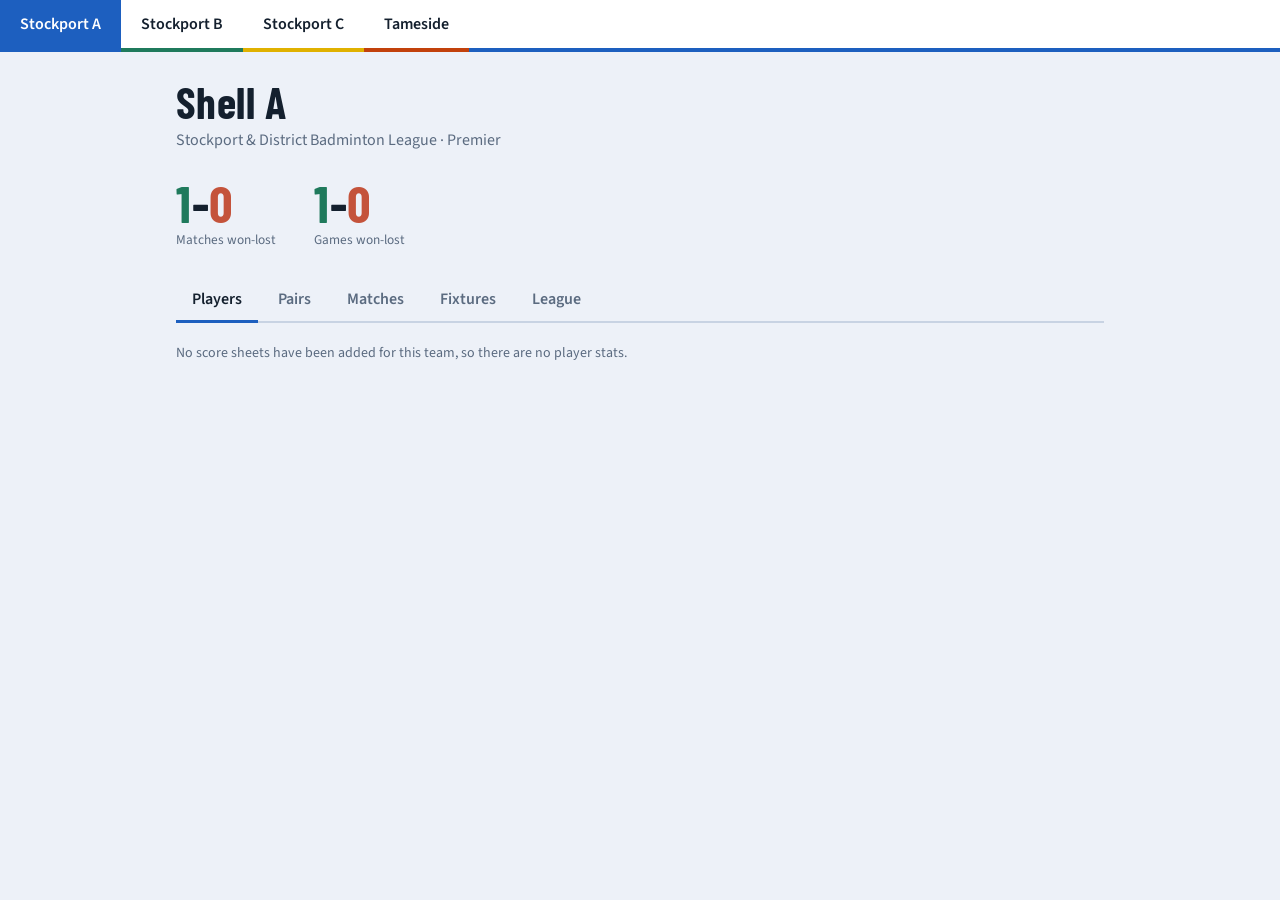
==== site/stockport-a.html @ f37be897 "added a and c teams and latest stockport match" ====
<!doctype html>
<html lang="en-GB" data-theme="stockport-a">
<head>
<meta charset="utf-8">
<meta name="viewport" content="width=device-width, initial-scale=1">
<title>Shell A – Stockport stats</title>
<link rel="preconnect" href="https://fonts.googleapis.com">
<link rel="preconnect" href="https://fonts.gstatic.com" crossorigin>
<link href="https://fonts.googleapis.com/css2?family=Barlow+Condensed:wght@500;700&family=Source+Sans+3:wght@400;600&display=swap" rel="stylesheet">
<link rel="stylesheet" href="style.css">
</head>
<body>
<div class="leagues">
  <a href="stockport-a.html" data-l="stockport-a" aria-current="page">Stockport A</a>
  <a href="./" data-l="stockport">Stockport B</a>
  <a href="stockport-c.html" data-l="stockport-c">Stockport C</a>
  <a href="tameside.html" data-l="tameside">Tameside</a>
</div>
<main>
<h1>Shell A</h1>
<p class="sub">Stockport &amp; District Badminton League · Premier</p>
<div id="err"></div>
<div class="summary" id="summary"></div>
<nav role="tablist" aria-label="Views">
  <button role="tab" aria-selected="true" data-t="players">Players</button>
  <button role="tab" aria-selected="false" data-t="pairs">Pairs</button>
  <button role="tab" aria-selected="false" data-t="matches">Matches</button>
  <button role="tab" aria-selected="false" data-t="fixtures">Fixtures</button>
  <button role="tab" aria-selected="false" data-t="league">League</button>
</nav>
<section id="players"><label class="tog" id="coreLabel"><input type="checkbox" id="showAll"> Show all</label><div id="ptable"></div></section>
<section id="pairs" hidden></section>
<section id="matches" hidden></section>
<section id="fixtures" hidden></section>
<section id="league" hidden></section>
</main>
<script>window.CFG={"dir":"stockport-a","team":"Shell A","men":"gents","promo":false,"fx":[["gents",0,1],["ladies",0,1],["gents",0,2],["ladies",0,2],["gents",1,2],["ladies",1,2],["mixed",0,0],["mixed",1,1],["mixed",2,2]],"leagueDir":"stockport","division":"Premier","scores":false};</script>
<script src="app.js"></script>
</body>
</html>
---- site/style.css ----
:root{--bg:#eef3f1;--ink:#14262b;--mute:#5d7076;--line:#c9d6d2;--panel:#fff;--win:#1f7a5c;--loss:#c4533b;--draw:#9aa9a5;--accent:#1f7a5c}
@media (prefers-color-scheme:dark){:root{--bg:#0f1c20;--ink:#e6efec;--mute:#93a7a3;--line:#2a3d42;--panel:#16272c;--win:#3fb48c;--loss:#e0735a;--draw:#6b7f7b;--accent:#3fb48c}}
*{box-sizing:border-box}
body{margin:0;background:var(--bg);color:var(--ink);font:400 16px/1.5 "Source Sans 3",system-ui,sans-serif}
main{max-width:960px;margin:0 auto;padding:28px 16px 64px}
h1,h2,.num{font-family:"Barlow Condensed","Arial Narrow",sans-serif;font-weight:700;letter-spacing:.01em}
h1{font-size:44px;line-height:1;margin:0 0 4px}
.sub{color:var(--mute);margin:0 0 24px}
.summary{display:flex;gap:28px;flex-wrap:wrap;margin-bottom:28px}
.summary div{min-width:110px}
.summary .num{font-size:52px;line-height:1}
.summary small{color:var(--mute);display:block}
.num .w{color:var(--win)}.num .l{color:var(--loss)}
nav{display:flex;gap:4px;border-bottom:2px solid var(--line);margin-bottom:20px}
nav button{font:600 16px "Source Sans 3",sans-serif;background:none;border:0;color:var(--mute);padding:10px 16px;cursor:pointer;border-bottom:3px solid transparent;margin-bottom:-2px}
nav button[aria-selected=true]{color:var(--ink);border-bottom-color:var(--accent)}
button:focus-visible{outline:3px solid var(--accent);outline-offset:2px}
.scroll{overflow-x:auto}
table{border-collapse:collapse;width:100%;min-width:620px}
th,td{text-align:right;padding:9px 10px;border-bottom:1px solid var(--line);white-space:nowrap}
th{font-weight:600;color:var(--mute);font-size:14px}
th:first-child,td:first-child{text-align:left}
td:first-child{font-weight:600}
.bar{display:inline-block;width:70px;height:8px;background:var(--line);border-radius:4px;margin-right:8px;vertical-align:middle;overflow:hidden}
.bar i{display:block;height:100%;background:var(--accent)}
.dim{color:var(--mute)}
.match{background:var(--panel);border:1px solid var(--line);border-radius:6px;padding:14px 16px;margin-bottom:12px}
.mh{display:flex;justify-content:space-between;align-items:baseline;gap:12px;flex-wrap:wrap;margin-bottom:10px}
.mh h2{font-size:24px;margin:0}
.res{font-size:28px}
.res.W{color:var(--win)}.res.L{color:var(--loss)}.res.D{color:var(--draw)}
.strip{display:flex;gap:10px;flex-wrap:wrap}
.fx{display:flex;gap:2px}
.t{width:16px;height:22px;border-radius:2px;background:var(--win)}
.t.x{background:var(--loss)}
.note{color:var(--mute);font-size:14px;margin-top:10px}
tr.hl td{background:color-mix(in srgb,var(--accent) 14%,transparent)}
.rw{color:var(--win);font-weight:600}.rl{color:var(--loss);font-weight:600}
a{color:var(--accent)}
.pj{display:grid;grid-template-columns:120px 1fr 48px;gap:8px;align-items:center;margin:5px 0;font-size:15px}
.pj.hl .nm{font-weight:600;color:var(--accent)}
.pt{position:relative;height:14px;background:var(--line);border-radius:3px}
.pt i{position:absolute;left:0;top:0;bottom:0;border-radius:3px}
.pt .b{background:color-mix(in srgb,var(--accent) 35%,var(--line))}.pt .a{background:var(--accent)}
.pt u{position:absolute;top:-4px;bottom:-4px;width:0;border-left:2px dashed var(--ink)}
.pj .v{text-align:right;color:var(--mute)}
.promo{margin-top:28px}.promo h2{font-size:28px;margin:0 0 6px}
.tog{display:inline-flex;gap:8px;align-items:center;margin-bottom:12px;font-weight:600;cursor:pointer}
#err{color:var(--loss);font-weight:600}

html[data-theme=tameside]{--accent:#c2410c;--bg:#f7efe9;--ink:#2b1a14;--mute:#7a6258;--line:#dcc9bd}
@media (prefers-color-scheme:dark){html[data-theme=tameside]{--accent:#f08a4b;--bg:#1f1410;--panel:#2a1b15;--ink:#f1e6df;--mute:#b59d92;--line:#4a3228}}
.leagues{display:flex;flex-wrap:wrap;background:var(--panel);border-bottom:4px solid var(--accent)}
.leagues a{padding:12px 20px;font-weight:600;text-decoration:none;color:var(--ink);border-bottom:4px solid transparent;margin-bottom:-4px}
.leagues a[data-l=stockport-a]{--c:#1d5fbf}.leagues a[data-l=stockport]{--c:#1f7a5c}.leagues a[data-l=stockport-c]{--c:#e0b100;--t:#1a1a1a}.leagues a[data-l=tameside]{--c:#c2410c}
.leagues a:not([aria-current]){border-bottom-color:var(--c)}
.leagues a[aria-current]{background:var(--c);color:var(--t,#fff)}
[hidden]{display:none!important}
html[data-theme=stockport-a]{--accent:#1d5fbf;--bg:#edf1f8;--ink:#14202e;--mute:#5b6b80;--line:#c8d3e3}
html[data-theme=stockport-c]{--accent:#9a7200;--bg:#f8f3df;--ink:#2a2410;--mute:#766b45;--line:#e0d6a8}
@media (prefers-color-scheme:dark){
html[data-theme=stockport-a]{--accent:#6aa5f5;--bg:#0f1722;--panel:#162231;--ink:#e6ecf5;--mute:#93a3b8;--line:#2a3a50}
html[data-theme=stockport-c]{--accent:#f2c94c;--bg:#1e1a0e;--panel:#2a2412;--ink:#f3eed9;--mute:#b8ad84;--line:#4a4122}}
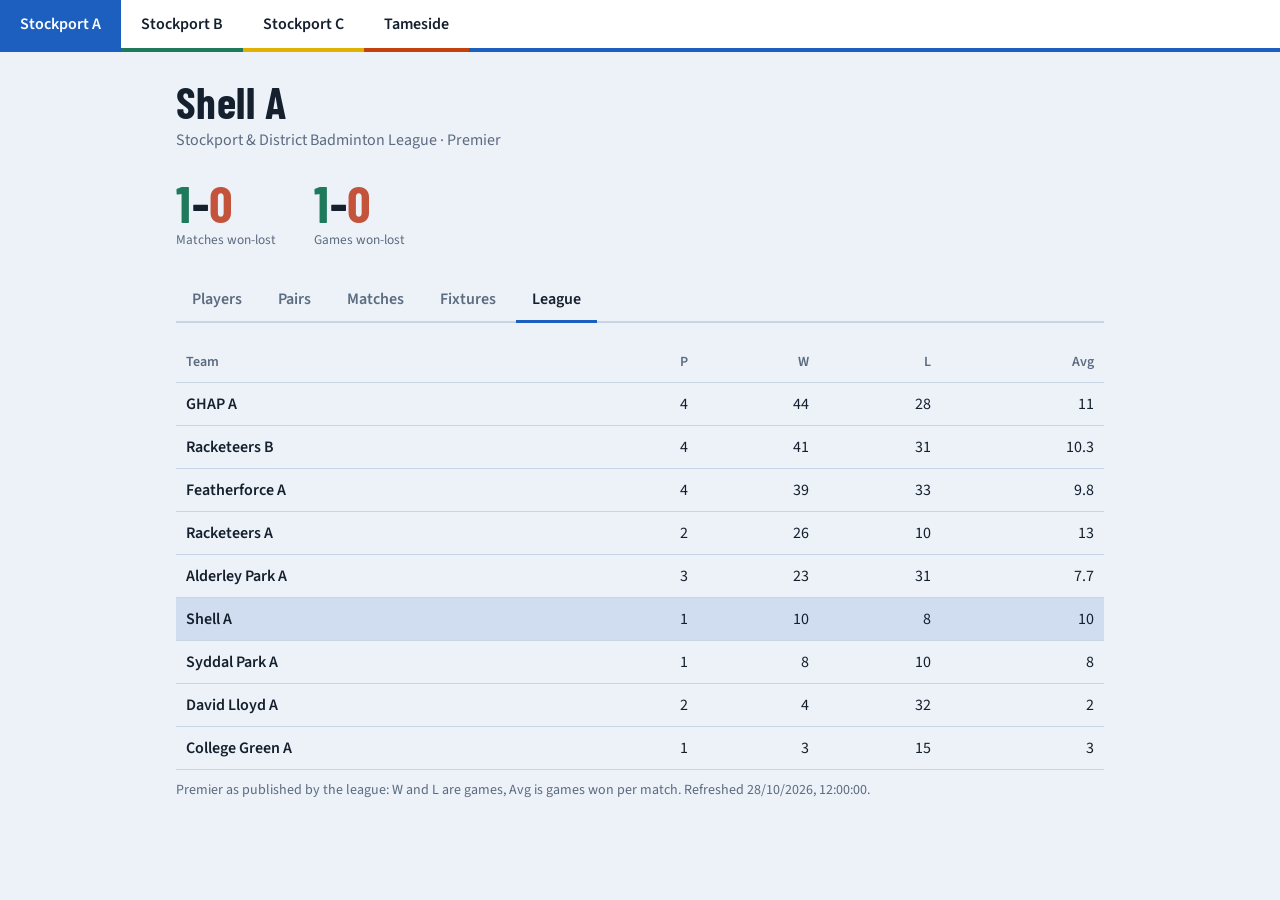
==== commit 2f7f5ebf: "added logic for a and c team view" ====
--- a/site/stockport-a.html
+++ b/site/stockport-a.html
@@ -22,17 +22,17 @@
 <div id="err"></div>
 <div class="summary" id="summary"></div>
 <nav role="tablist" aria-label="Views">
-  <button role="tab" aria-selected="true" data-t="players">Players</button>
+  <button role="tab" aria-selected="false" data-t="players">Players</button>
   <button role="tab" aria-selected="false" data-t="pairs">Pairs</button>
   <button role="tab" aria-selected="false" data-t="matches">Matches</button>
   <button role="tab" aria-selected="false" data-t="fixtures">Fixtures</button>
-  <button role="tab" aria-selected="false" data-t="league">League</button>
+  <button role="tab" aria-selected="true" data-t="league">League</button>
 </nav>
-<section id="players"><label class="tog" id="coreLabel"><input type="checkbox" id="showAll"> Show all</label><div id="ptable"></div></section>
+<section id="players" hidden><label class="tog" id="coreLabel"><input type="checkbox" id="showAll"> Show all</label><div id="ptable"></div></section>
 <section id="pairs" hidden></section>
 <section id="matches" hidden></section>
 <section id="fixtures" hidden></section>
-<section id="league" hidden></section>
+<section id="league"></section>
 </main>
 <script>window.CFG={"dir":"stockport-a","team":"Shell A","men":"gents","promo":false,"fx":[["gents",0,1],["ladies",0,1],["gents",0,2],["ladies",0,2],["gents",1,2],["ladies",1,2],["mixed",0,0],["mixed",1,1],["mixed",2,2]],"leagueDir":"stockport","division":"Premier","scores":false};</script>
 <script src="app.js"></script>
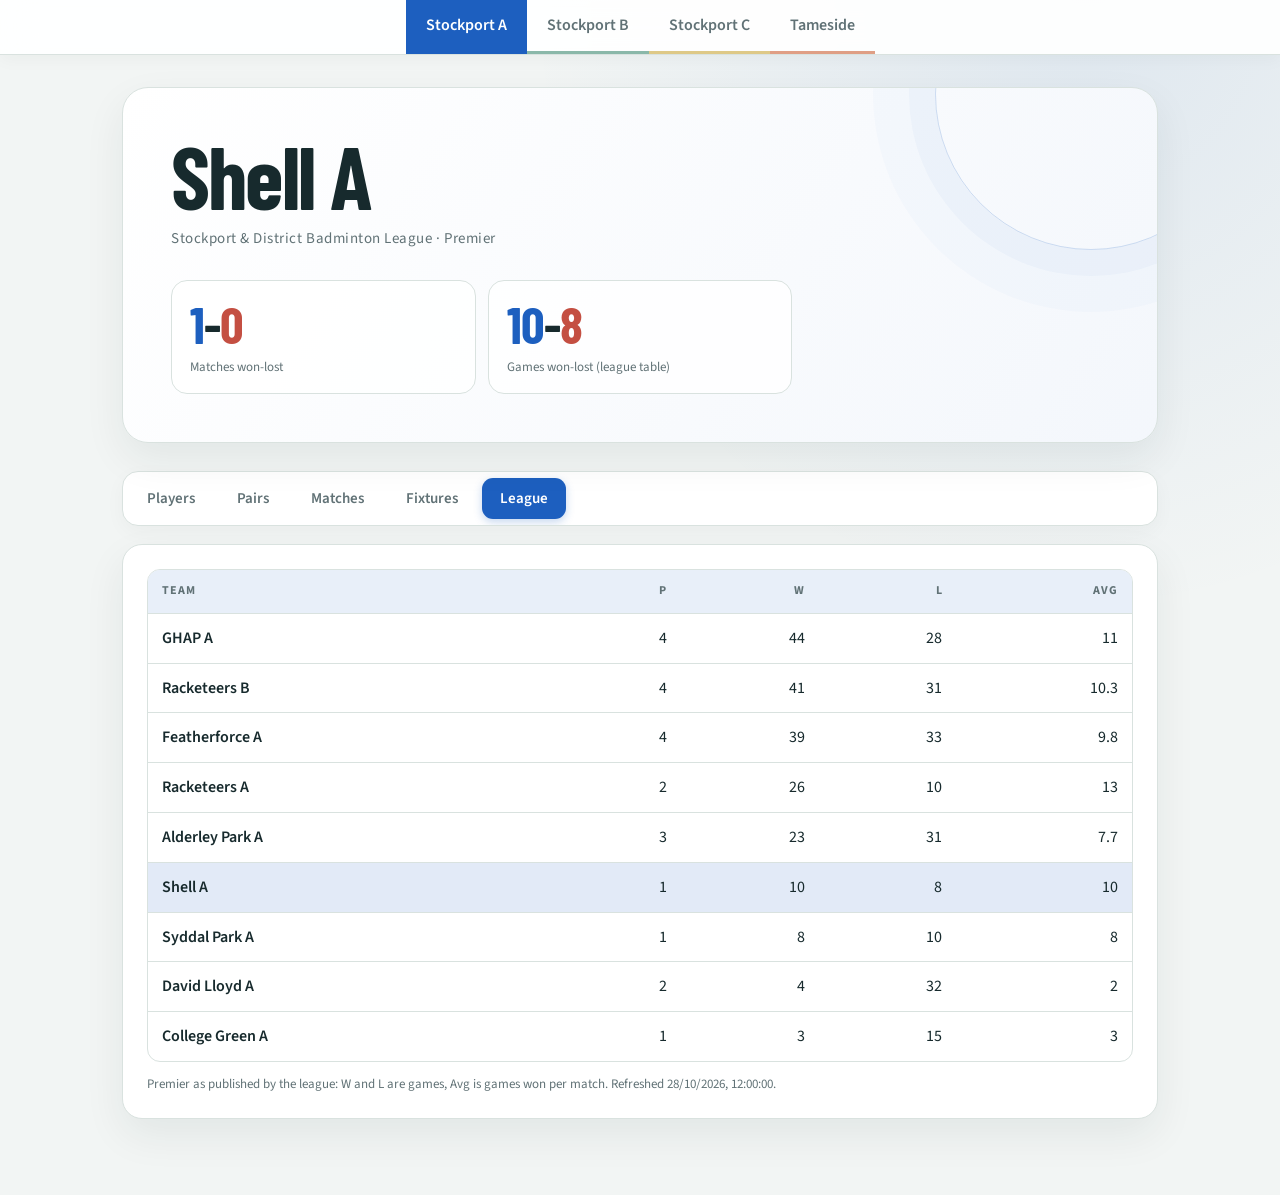
==== commit cd6a0870: "styling changes" ====
--- a/site/stockport-a.html
+++ b/site/stockport-a.html
@@ -17,10 +17,12 @@
   <a href="tameside.html" data-l="tameside">Tameside</a>
 </div>
 <main>
-<h1>Shell A</h1>
-<p class="sub">Stockport &amp; District Badminton League · Premier</p>
-<div id="err"></div>
-<div class="summary" id="summary"></div>
+<header class="hero">
+  <h1>Shell A</h1>
+  <p class="sub">Stockport &amp; District Badminton League · Premier</p>
+  <div id="err"></div>
+  <div class="summary" id="summary"></div>
+</header>
 <nav role="tablist" aria-label="Views">
   <button role="tab" aria-selected="false" data-t="players">Players</button>
   <button role="tab" aria-selected="false" data-t="pairs">Pairs</button>
@@ -34,7 +36,7 @@
 <section id="fixtures" hidden></section>
 <section id="league"></section>
 </main>
-<script>window.CFG={"dir":"stockport-a","team":"Shell A","men":"gents","promo":false,"fx":[["gents",0,1],["ladies",0,1],["gents",0,2],["ladies",0,2],["gents",1,2],["ladies",1,2],["mixed",0,0],["mixed",1,1],["mixed",2,2]],"leagueDir":"stockport","division":"Premier","scores":false};</script>
+<script>window.CFG={"dir":"stockport-a","team":"Shell A","men":"gents","promo":false,"fx":[["gents",0,1],["ladies",0,1],["gents",0,2],["ladies",0,2],["gents",1,2],["ladies",1,2],["mixed",0,0],["mixed",1,1],["mixed",2,2]],"leagueDir":"stockport-b","division":"Premier","scores":false};</script>
 <script src="app.js"></script>
 </body>
 </html>
--- a/site/style.css
+++ b/site/style.css
@@ -1,63 +1,132 @@
-:root{--bg:#eef3f1;--ink:#14262b;--mute:#5d7076;--line:#c9d6d2;--panel:#fff;--win:#1f7a5c;--loss:#c4533b;--draw:#9aa9a5;--accent:#1f7a5c}
-@media (prefers-color-scheme:dark){:root{--bg:#0f1c20;--ink:#e6efec;--mute:#93a7a3;--line:#2a3d42;--panel:#16272c;--win:#3fb48c;--loss:#e0735a;--draw:#6b7f7b;--accent:#3fb48c}}
+:root{
+  color-scheme:light dark;
+  --bg:#f2f5f4;--ink:#172a2d;--mute:#617276;--line:#d9e2df;--panel:#fff;
+  --win:#16805d;--loss:#c44f42;--draw:#889895;--accent:#167354;
+  --accent-soft:color-mix(in srgb,var(--accent) 10%,var(--panel));
+  --shadow:0 16px 42px rgba(20,42,38,.07);
+}
+@media(prefers-color-scheme:dark){
+  :root{--bg:#10191b;--ink:#e7efed;--mute:#9aadaa;--line:#2c3b3d;--panel:#182426;
+    --win:#50c79a;--loss:#f07c69;--draw:#788c89;--accent:#55c79a;--shadow:0 16px 42px rgba(0,0,0,.2)}
+}
 *{box-sizing:border-box}
-body{margin:0;background:var(--bg);color:var(--ink);font:400 16px/1.5 "Source Sans 3",system-ui,sans-serif}
-main{max-width:960px;margin:0 auto;padding:28px 16px 64px}
-h1,h2,.num{font-family:"Barlow Condensed","Arial Narrow",sans-serif;font-weight:700;letter-spacing:.01em}
-h1{font-size:44px;line-height:1;margin:0 0 4px}
-.sub{color:var(--mute);margin:0 0 24px}
-.summary{display:flex;gap:28px;flex-wrap:wrap;margin-bottom:28px}
-.summary div{min-width:110px}
-.summary .num{font-size:52px;line-height:1}
-.summary small{color:var(--mute);display:block}
+body{
+  margin:0;min-height:100vh;background:
+    radial-gradient(ellipse at 85% 0%,color-mix(in srgb,var(--accent) 9%,transparent),transparent 35rem),
+    var(--bg);
+  color:var(--ink);font:400 16px/1.55 "Source Sans 3",system-ui,sans-serif
+}
+main{max-width:1080px;margin:0 auto;padding:32px 22px 76px}
+h1,h2,.num{font-family:"Barlow Condensed","Arial Narrow",sans-serif;font-weight:700;letter-spacing:-.02em}
+.hero{
+  position:relative;isolation:isolate;overflow:hidden;padding:clamp(24px,5vw,48px);
+  margin:0 0 28px;border:1px solid var(--line);border-radius:26px;
+  background:linear-gradient(125deg,var(--panel),color-mix(in srgb,var(--accent) 5%,var(--panel)));
+  box-shadow:var(--shadow)
+}
+.hero:after{
+  content:"";position:absolute;z-index:-1;width:310px;height:310px;right:-90px;top:-150px;
+  border:1px solid color-mix(in srgb,var(--accent) 20%,transparent);border-radius:50%;
+  box-shadow:0 0 0 26px color-mix(in srgb,var(--accent) 3%,transparent),0 0 0 62px color-mix(in srgb,var(--accent) 2%,transparent)
+}
+h1{font-size:clamp(54px,9vw,88px);line-height:.9;margin:0 0 12px}
+.sub{position:relative;color:var(--mute);font-size:15px;letter-spacing:.035em;margin:0 0 30px}
+.summary{display:grid;grid-template-columns:repeat(3,minmax(0,1fr));gap:12px}
+.summary div{min-width:0;padding:16px 18px;border:1px solid var(--line);border-radius:16px;background:color-mix(in srgb,var(--panel) 88%,transparent)}
+.summary .num{font-size:clamp(36px,5vw,52px);line-height:1}
+.summary small{display:block;color:var(--mute);font-size:13px;margin-top:5px}
 .num .w{color:var(--win)}.num .l{color:var(--loss)}
-nav{display:flex;gap:4px;border-bottom:2px solid var(--line);margin-bottom:20px}
-nav button{font:600 16px "Source Sans 3",sans-serif;background:none;border:0;color:var(--mute);padding:10px 16px;cursor:pointer;border-bottom:3px solid transparent;margin-bottom:-2px}
-nav button[aria-selected=true]{color:var(--ink);border-bottom-color:var(--accent)}
-button:focus-visible{outline:3px solid var(--accent);outline-offset:2px}
-.scroll{overflow-x:auto}
+.leagues{
+  position:sticky;top:0;z-index:5;display:flex;justify-content:center;flex-wrap:wrap;
+  background:color-mix(in srgb,var(--panel) 92%,transparent);backdrop-filter:blur(16px);
+  border-bottom:1px solid var(--line);box-shadow:0 4px 18px rgba(20,42,38,.04)
+}
+.leagues a{
+  padding:13px 20px;font-weight:600;text-decoration:none;color:var(--mute);
+  border-bottom:3px solid transparent;transition:color .18s,background .18s
+}
+.leagues a:hover{color:var(--ink);background:var(--accent-soft)}
+.leagues a[data-l=stockport-a]{--c:#1d5fbf}.leagues a[data-l=stockport]{--c:#167354}
+.leagues a[data-l=stockport-c]{--c:#bd9410;--t:#1a1a1a}.leagues a[data-l=tameside]{--c:#c2410c}
+.leagues a:not([aria-current]){border-bottom-color:color-mix(in srgb,var(--c) 50%,transparent)}
+.leagues a[aria-current]{background:var(--c);color:var(--t,#fff);border-bottom-color:var(--c)}
+nav[role=tablist]{
+  display:flex;gap:6px;overflow-x:auto;margin:0 0 18px;padding:6px;
+  border:1px solid var(--line);border-radius:16px;background:var(--panel);
+  box-shadow:0 6px 20px rgba(20,42,38,.035);scrollbar-width:thin
+}
+nav button{
+  flex:0 0 auto;font:600 15px "Source Sans 3",sans-serif;background:transparent;
+  border:0;border-radius:11px;color:var(--mute);padding:10px 18px;cursor:pointer;
+  transition:background .18s,color .18s,transform .18s
+}
+nav button:hover{color:var(--ink);background:var(--accent-soft)}
+nav button[aria-selected=true]{color:#fff;background:var(--accent);box-shadow:0 3px 9px color-mix(in srgb,var(--accent) 25%,transparent)}
+button:focus-visible,a:focus-visible{outline:3px solid var(--accent);outline-offset:3px}
+section{
+  min-width:0;padding:clamp(14px,3vw,24px);border:1px solid var(--line);
+  border-radius:20px;background:var(--panel);box-shadow:var(--shadow)
+}
+.scroll{overflow-x:auto;border:1px solid var(--line);border-radius:13px}
 table{border-collapse:collapse;width:100%;min-width:620px}
-th,td{text-align:right;padding:9px 10px;border-bottom:1px solid var(--line);white-space:nowrap}
-th{font-weight:600;color:var(--mute);font-size:14px}
+th,td{text-align:right;padding:12px 14px;border-bottom:1px solid var(--line);white-space:nowrap}
+th{position:sticky;top:0;background:var(--accent-soft);font-weight:700;color:var(--mute);font-size:12px;text-transform:uppercase;letter-spacing:.08em}
 th:first-child,td:first-child{text-align:left}
 td:first-child{font-weight:600}
-.bar{display:inline-block;width:70px;height:8px;background:var(--line);border-radius:4px;margin-right:8px;vertical-align:middle;overflow:hidden}
-.bar i{display:block;height:100%;background:var(--accent)}
+tbody tr:last-child td{border-bottom:0}
+tbody tr:hover td{background:color-mix(in srgb,var(--accent) 5%,var(--panel))}
+.bar{display:inline-block;width:70px;height:8px;background:var(--line);border-radius:8px;margin-right:8px;vertical-align:middle;overflow:hidden}
+.bar i{display:block;height:100%;background:var(--accent);border-radius:inherit}
 .dim{color:var(--mute)}
-.match{background:var(--panel);border:1px solid var(--line);border-radius:6px;padding:14px 16px;margin-bottom:12px}
-.mh{display:flex;justify-content:space-between;align-items:baseline;gap:12px;flex-wrap:wrap;margin-bottom:10px}
-.mh h2{font-size:24px;margin:0}
-.res{font-size:28px}
+.match{background:var(--panel);border:1px solid var(--line);border-radius:16px;padding:18px 20px;margin-bottom:12px;transition:border-color .18s,transform .18s}
+.match:hover{border-color:color-mix(in srgb,var(--accent) 45%,var(--line));transform:translateY(-1px)}
+.mh{display:flex;justify-content:space-between;align-items:baseline;gap:12px;flex-wrap:wrap;margin-bottom:12px}
+.mh h2{font-size:26px;margin:0}
+.res{font-size:30px}
 .res.W{color:var(--win)}.res.L{color:var(--loss)}.res.D{color:var(--draw)}
 .strip{display:flex;gap:10px;flex-wrap:wrap}
-.fx{display:flex;gap:2px}
-.t{width:16px;height:22px;border-radius:2px;background:var(--win)}
+.fx{display:flex;gap:3px}
+.t{width:16px;height:22px;border-radius:4px;background:var(--win)}
 .t.x{background:var(--loss)}
-.note{color:var(--mute);font-size:14px;margin-top:10px}
-tr.hl td{background:color-mix(in srgb,var(--accent) 14%,transparent)}
-.rw{color:var(--win);font-weight:600}.rl{color:var(--loss);font-weight:600}
+.note{color:var(--mute);font-size:13px;margin:12px 0 0}
+tr.hl td{background:color-mix(in srgb,var(--accent) 13%,var(--panel))}
+.rw{color:var(--win);font-weight:700}.rl{color:var(--loss);font-weight:700}
 a{color:var(--accent)}
-.pj{display:grid;grid-template-columns:120px 1fr 48px;gap:8px;align-items:center;margin:5px 0;font-size:15px}
-.pj.hl .nm{font-weight:600;color:var(--accent)}
-.pt{position:relative;height:14px;background:var(--line);border-radius:3px}
-.pt i{position:absolute;left:0;top:0;bottom:0;border-radius:3px}
+.pj{display:grid;grid-template-columns:140px 1fr 48px;gap:12px;align-items:center;margin:8px 0;font-size:15px}
+.pj.hl .nm{font-weight:700;color:var(--accent)}
+.pt{position:relative;height:16px;background:var(--line);border-radius:5px;overflow:visible}
+.pt i{position:absolute;left:0;top:0;bottom:0;border-radius:5px}
 .pt .b{background:color-mix(in srgb,var(--accent) 35%,var(--line))}.pt .a{background:var(--accent)}
 .pt u{position:absolute;top:-4px;bottom:-4px;width:0;border-left:2px dashed var(--ink)}
-.pj .v{text-align:right;color:var(--mute)}
-.promo{margin-top:28px}.promo h2{font-size:28px;margin:0 0 6px}
-.tog{display:inline-flex;gap:8px;align-items:center;margin-bottom:12px;font-weight:600;cursor:pointer}
+.pj .v{text-align:right;color:var(--mute);font-variant-numeric:tabular-nums}
+.promo{margin-top:24px;padding-top:22px;border-top:1px solid var(--line)}
+.promo h2{font-size:30px;margin:0 0 6px}
+.promo>p:first-of-type{color:var(--mute)}
+.tog{display:inline-flex;gap:9px;align-items:center;margin:0 0 14px;font-weight:600;cursor:pointer}
+.tog input{width:17px;height:17px;accent-color:var(--accent)}
 #err{color:var(--loss);font-weight:600}
-
-html[data-theme=tameside]{--accent:#c2410c;--bg:#f7efe9;--ink:#2b1a14;--mute:#7a6258;--line:#dcc9bd}
-@media (prefers-color-scheme:dark){html[data-theme=tameside]{--accent:#f08a4b;--bg:#1f1410;--panel:#2a1b15;--ink:#f1e6df;--mute:#b59d92;--line:#4a3228}}
-.leagues{display:flex;flex-wrap:wrap;background:var(--panel);border-bottom:4px solid var(--accent)}
-.leagues a{padding:12px 20px;font-weight:600;text-decoration:none;color:var(--ink);border-bottom:4px solid transparent;margin-bottom:-4px}
-.leagues a[data-l=stockport-a]{--c:#1d5fbf}.leagues a[data-l=stockport]{--c:#1f7a5c}.leagues a[data-l=stockport-c]{--c:#e0b100;--t:#1a1a1a}.leagues a[data-l=tameside]{--c:#c2410c}
-.leagues a:not([aria-current]){border-bottom-color:var(--c)}
-.leagues a[aria-current]{background:var(--c);color:var(--t,#fff)}
 [hidden]{display:none!important}
-html[data-theme=stockport-a]{--accent:#1d5fbf;--bg:#edf1f8;--ink:#14202e;--mute:#5b6b80;--line:#c8d3e3}
-html[data-theme=stockport-c]{--accent:#9a7200;--bg:#f8f3df;--ink:#2a2410;--mute:#766b45;--line:#e0d6a8}
-@media (prefers-color-scheme:dark){
-html[data-theme=stockport-a]{--accent:#6aa5f5;--bg:#0f1722;--panel:#162231;--ink:#e6ecf5;--mute:#93a3b8;--line:#2a3a50}
-html[data-theme=stockport-c]{--accent:#f2c94c;--bg:#1e1a0e;--panel:#2a2412;--ink:#f3eed9;--mute:#b8ad84;--line:#4a4122}}
+html[data-theme=stockport-a]{--accent:#1d5fbf;--win:#1d5fbf}
+html[data-theme=stockport-c]{--accent:#a77b00;--win:#a77b00}
+html[data-theme=tameside]{--accent:#c2410c;--win:#c2410c}
+@media(prefers-color-scheme:dark){
+  html[data-theme=stockport-a]{--accent:#6aa5f5;--win:#6aa5f5}
+  html[data-theme=stockport-c]{--accent:#f2c94c;--win:#f2c94c}
+  html[data-theme=tameside]{--accent:#f08a4b;--win:#f08a4b}
+}
+@media(max-width:620px){
+  main{padding:20px 14px 48px}
+  .leagues{justify-content:flex-start;overflow-x:auto;flex-wrap:nowrap}
+  .leagues a{flex:0 0 auto;padding:12px 15px}
+  .hero{border-radius:20px;margin-bottom:20px}
+  .summary{grid-template-columns:1fr 1fr;gap:8px}
+  .summary div{padding:13px}
+  .summary div:nth-child(3):last-child{grid-column:1/-1}
+  nav[role=tablist]{margin-bottom:12px;flex-wrap:wrap;overflow:visible}
+  nav button{flex:1 1 calc(33.333% - 6px);padding:9px 10px}
+  section{border-radius:16px}
+  .pj{grid-template-columns:100px 1fr 38px;gap:7px;font-size:13px}
+}
+@media(prefers-reduced-motion:reduce){
+  *,*::before,*::after{scroll-behavior:auto!important;transition:none!important}
+}
